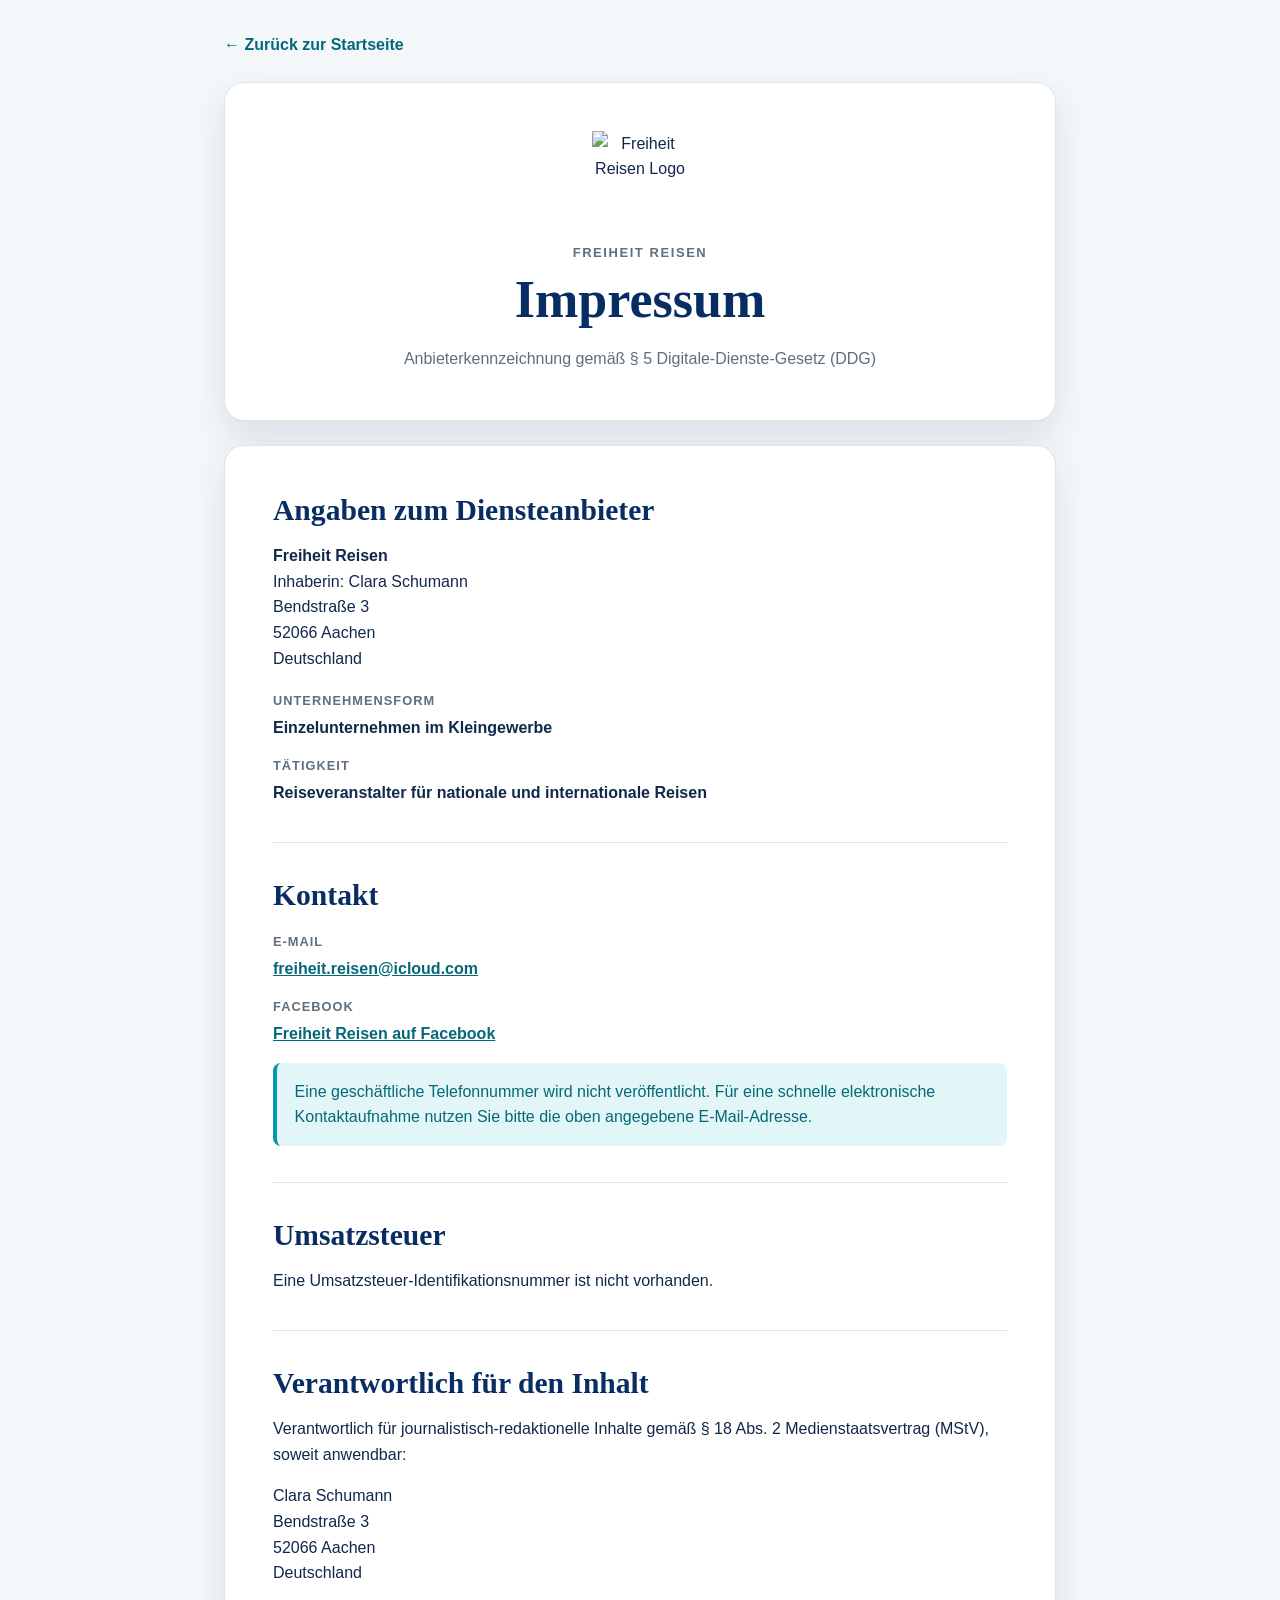
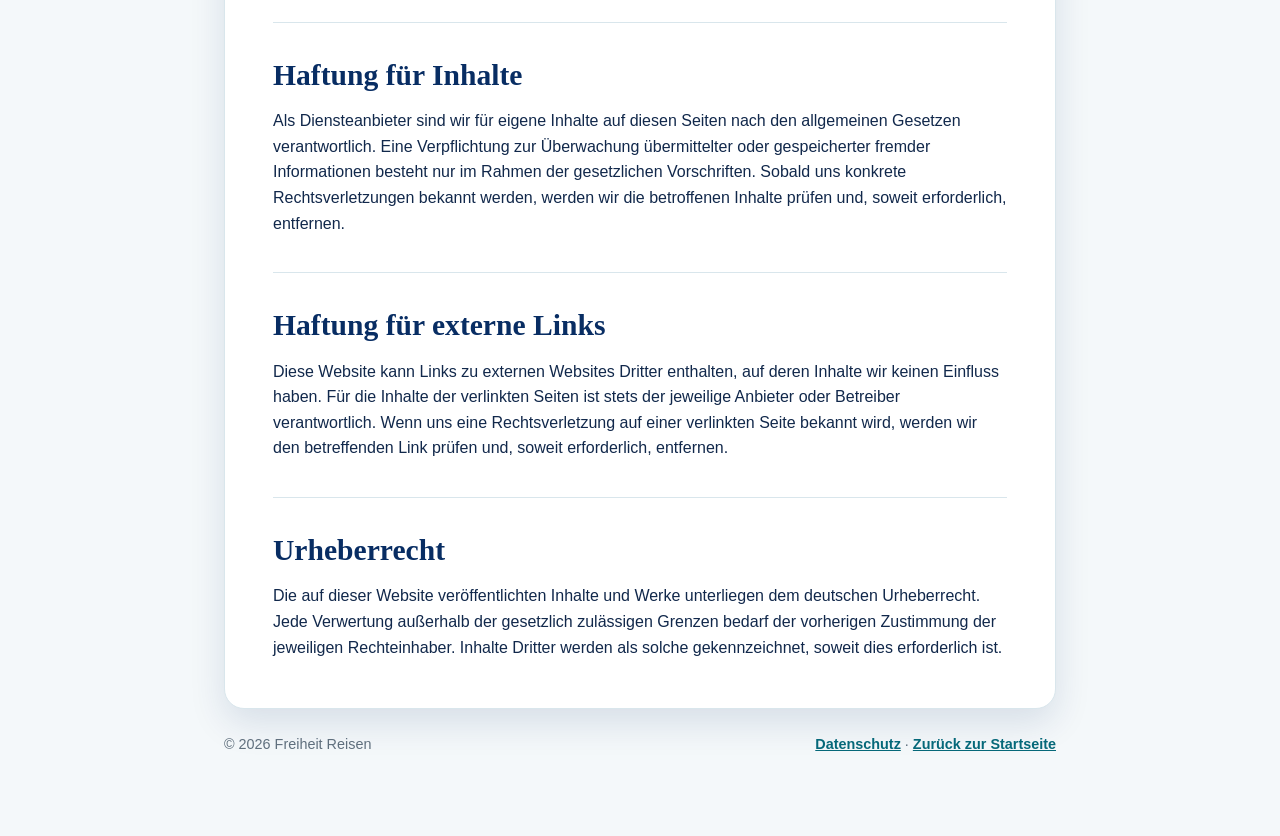
==== impressum.html @ 6e67127f "Add files via upload" ====
<!DOCTYPE html>
<html lang="de">
<head>
  <meta charset="UTF-8">
  <meta name="viewport" content="width=device-width, initial-scale=1.0">
  <meta name="description" content="Impressum von Freiheit Reisen, Inhaberin Clara Schumann.">
  <meta name="robots" content="index, follow">
  <meta name="theme-color" content="#082D63">
  <link rel="canonical" href="https://freiheit-reisen.eu/impressum.html">
  <link rel="stylesheet" href="styles.css">
  <title>Impressum | Freiheit Reisen</title>

  <style>
    .legal-page {
      min-height: 100vh;
      background: var(--color-bg-soft, #f4f8fa);
      padding: 2rem 0 5rem;
    }

    .legal-container {
      width: min(calc(100% - 2rem), 52rem);
      margin: 0 auto;
    }

    .legal-back {
      display: inline-flex;
      align-items: center;
      gap: 0.5rem;
      margin-bottom: 1.5rem;
      color: var(--color-secondary-800, #056879);
      font-weight: 700;
      text-decoration: none;
    }

    .legal-back:hover,
    .legal-back:focus-visible {
      text-decoration: underline;
    }

    .legal-header,
    .legal-content {
      border: 1px solid var(--color-border, #d9e6ec);
      border-radius: var(--radius-lg, 1.25rem);
      background: #ffffff;
      box-shadow: var(--shadow-md, 0 14px 36px rgba(8, 45, 99, 0.12));
    }

    .legal-header {
      margin-bottom: 1.5rem;
      padding: clamp(1.5rem, 5vw, 3rem);
      text-align: center;
    }

    .legal-logo {
      width: 6rem;
      height: 6rem;
      margin: 0 auto 1rem;
      object-fit: contain;
    }

    .legal-header h1 {
      margin: 0.5rem 0 1rem;
    }

    .legal-header p {
      color: var(--color-text-muted, #5f6f7d);
    }

    .legal-content {
      padding: clamp(1.5rem, 5vw, 3rem);
    }

    .legal-content section + section {
      margin-top: 2.25rem;
      padding-top: 2.25rem;
      border-top: 1px solid var(--color-border, #d9e6ec);
    }

    .legal-content h2 {
      margin-bottom: 1rem;
      font-size: clamp(1.35rem, 4vw, 1.85rem);
    }

    .legal-content p + p {
      margin-top: 1rem;
    }

    .legal-content a {
      overflow-wrap: anywhere;
    }

    .contact-list {
      display: grid;
      gap: 1rem;
      margin: 1.25rem 0 0;
    }

    .contact-list div {
      display: grid;
      gap: 0.2rem;
    }

    .contact-list dt {
      color: var(--color-text-muted, #5f6f7d);
      font-size: 0.8rem;
      font-weight: 700;
      letter-spacing: 0.08em;
      text-transform: uppercase;
    }

    .contact-list dd {
      margin: 0;
      color: var(--color-text, #11284b);
      font-weight: 600;
    }

    .legal-note {
      margin-top: 1rem;
      border-left: 0.3rem solid var(--color-secondary-600, #0797ad);
      border-radius: var(--radius-sm, 0.5rem);
      background: var(--color-secondary-050, #e3f6f7);
      padding: 1rem 1.1rem;
      color: var(--color-secondary-800, #056879);
    }

    .legal-footer {
      display: flex;
      flex-wrap: wrap;
      justify-content: space-between;
      gap: 1rem;
      margin-top: 1.5rem;
      color: var(--color-text-muted, #5f6f7d);
      font-size: 0.9rem;
    }

    .legal-footer a {
      color: var(--color-secondary-800, #056879);
      font-weight: 700;
    }

    @media (max-width: 39.9375rem) {
      .legal-page {
        padding-top: 1rem;
      }

      .legal-header,
      .legal-content {
        border-radius: 1rem;
      }
    }
  </style>
</head>
<body>
  <a class="skip-link" href="#main-content">Zum Impressum springen</a>

  <main class="legal-page" id="main-content">
    <div class="legal-container">
      <a class="legal-back" href="index.html">← Zurück zur Startseite</a>

      <header class="legal-header">
        <img
          class="legal-logo"
          src="assets/freiheit-Reisen%20Logo.png"
          alt="Freiheit Reisen Logo"
          width="160"
          height="160"
        >
        <p class="eyebrow">Freiheit Reisen</p>
        <h1>Impressum</h1>
        <p>Anbieterkennzeichnung gemäß § 5 Digitale-Dienste-Gesetz (DDG)</p>
      </header>

      <article class="legal-content">
        <section aria-labelledby="anbieter-title">
          <h2 id="anbieter-title">Angaben zum Diensteanbieter</h2>
          <p>
            <strong>Freiheit Reisen</strong><br>
            Inhaberin: Clara Schumann<br>
            Bendstraße 3<br>
            52066 Aachen<br>
            Deutschland
          </p>

          <dl class="contact-list">
            <div>
              <dt>Unternehmensform</dt>
              <dd>Einzelunternehmen im Kleingewerbe</dd>
            </div>
            <div>
              <dt>Tätigkeit</dt>
              <dd>Reiseveranstalter für nationale und internationale Reisen</dd>
            </div>
          </dl>
        </section>

        <section aria-labelledby="kontakt-title">
          <h2 id="kontakt-title">Kontakt</h2>
          <dl class="contact-list">
            <div>
              <dt>E-Mail</dt>
              <dd>
                <a href="mailto:freiheit.reisen@icloud.com">
                  freiheit.reisen@icloud.com
                </a>
              </dd>
            </div>
            <div>
              <dt>Facebook</dt>
              <dd>
                <a
                  href="https://www.facebook.com/privacy/consent/?flow=ad_free_subscription&amp;params%5Bafs_variant%5D=first_time&amp;params%5Bgcl_experience_id%5D=f1bc63e7-1aa1-400d-a9ee-60a21f87867f&amp;source=ad_free_subscription_blocking_flow"
                  target="_blank"
                  rel="noopener noreferrer"
                >
                  Freiheit Reisen auf Facebook
                </a>
              </dd>
            </div>
          </dl>
          <p class="legal-note">
            Eine geschäftliche Telefonnummer wird nicht veröffentlicht. Für eine schnelle
            elektronische Kontaktaufnahme nutzen Sie bitte die oben angegebene E-Mail-Adresse.
          </p>
        </section>

        <section aria-labelledby="umsatzsteuer-title">
          <h2 id="umsatzsteuer-title">Umsatzsteuer</h2>
          <p>Eine Umsatzsteuer-Identifikationsnummer ist nicht vorhanden.</p>
        </section>

        <section aria-labelledby="inhalt-title">
          <h2 id="inhalt-title">Verantwortlich für den Inhalt</h2>
          <p>
            Verantwortlich für journalistisch-redaktionelle Inhalte gemäß
            § 18 Abs. 2 Medienstaatsvertrag (MStV), soweit anwendbar:
          </p>
          <p>
            Clara Schumann<br>
            Bendstraße 3<br>
            52066 Aachen<br>
            Deutschland
          </p>
        </section>

        <section aria-labelledby="haftung-inhalte-title">
          <h2 id="haftung-inhalte-title">Haftung für Inhalte</h2>
          <p>
            Als Diensteanbieter sind wir für eigene Inhalte auf diesen Seiten nach den
            allgemeinen Gesetzen verantwortlich. Eine Verpflichtung zur Überwachung
            übermittelter oder gespeicherter fremder Informationen besteht nur im Rahmen der
            gesetzlichen Vorschriften. Sobald uns konkrete Rechtsverletzungen bekannt werden,
            werden wir die betroffenen Inhalte prüfen und, soweit erforderlich, entfernen.
          </p>
        </section>

        <section aria-labelledby="haftung-links-title">
          <h2 id="haftung-links-title">Haftung für externe Links</h2>
          <p>
            Diese Website kann Links zu externen Websites Dritter enthalten, auf deren Inhalte
            wir keinen Einfluss haben. Für die Inhalte der verlinkten Seiten ist stets der
            jeweilige Anbieter oder Betreiber verantwortlich. Wenn uns eine Rechtsverletzung auf
            einer verlinkten Seite bekannt wird, werden wir den betreffenden Link prüfen und,
            soweit erforderlich, entfernen.
          </p>
        </section>

        <section aria-labelledby="urheberrecht-title">
          <h2 id="urheberrecht-title">Urheberrecht</h2>
          <p>
            Die auf dieser Website veröffentlichten Inhalte und Werke unterliegen dem deutschen
            Urheberrecht. Jede Verwertung außerhalb der gesetzlich zulässigen Grenzen bedarf der
            vorherigen Zustimmung der jeweiligen Rechteinhaber. Inhalte Dritter werden als solche
            gekennzeichnet, soweit dies erforderlich ist.
          </p>
        </section>
      </article>

      <footer class="legal-footer">
        <span>© 2026 Freiheit Reisen</span>
        <div>
          <a href="datenschutz.html">Datenschutz</a>
          <span aria-hidden="true"> · </span>
          <a href="index.html">Zurück zur Startseite</a>
        </div>
      </footer>
    </div>
  </main>
</body>
</html>
---- styles.css ----
:root {
  --color-primary-500: #164c80;
  --color-primary-700: #082d63;
  --color-primary-900: #051e43;
  --color-secondary-050: #e3f6f7;
  --color-secondary-600: #0797ad;
  --color-secondary-800: #056879;
  --color-accent-050: #fff0e8;
  --color-accent-500: #f36a21;
  --color-accent-700: #c94f12;
  --color-bg: #ffffff;
  --color-bg-soft: #f4f8fa;
  --color-text: #11284b;
  --color-text-muted: #5f6f7d;
  --color-border: #d9e6ec;
  --color-success: #2e7d57;
  --color-warning: #b86b00;
  --color-error: #b3261e;
  --color-focus: rgba(7, 151, 173, 0.24);

  --font-heading: Georgia, "Times New Roman", serif;
  --font-body: Inter, Aptos, Arial, sans-serif;

  --space-1: 0.25rem;
  --space-2: 0.5rem;
  --space-3: 0.75rem;
  --space-4: 1rem;
  --space-5: 1.5rem;
  --space-6: 2rem;
  --space-7: 3rem;
  --space-8: 4rem;
  --space-9: 6rem;

  --radius-sm: 0.5rem;
  --radius-md: 0.875rem;
  --radius-lg: 1.25rem;
  --radius-xl: 1.75rem;
  --radius-pill: 999px;

  --shadow-sm: 0 4px 14px rgba(8, 45, 99, 0.08);
  --shadow-md: 0 14px 36px rgba(8, 45, 99, 0.12);
  --shadow-lg: 0 22px 60px rgba(8, 45, 99, 0.16);

  --content-max: 70rem;
  --text-max: 42.5rem;
  --nav-height: 4.75rem;
  --transition-fast: 150ms ease-out;
  --transition-medium: 220ms ease-in-out;
}

*,
*::before,
*::after {
  box-sizing: border-box;
}

html {
  scroll-behavior: smooth;
  scroll-padding-top: calc(var(--nav-height) + 1rem);
}

body {
  margin: 0;
  min-width: 20rem;
  overflow-x: hidden;
  background: var(--color-bg);
  color: var(--color-text);
  font-family: var(--font-body);
  font-size: 1rem;
  line-height: 1.6;
  text-rendering: optimizeLegibility;
  -webkit-font-smoothing: antialiased;
}

body.nav-open,
body.dialog-open {
  overflow: hidden;
}

img,
picture,
svg {
  display: block;
  max-width: 100%;
}

button,
input,
textarea {
  font: inherit;
}

button,
a {
  -webkit-tap-highlight-color: transparent;
}

a {
  color: var(--color-secondary-800);
}

a:hover {
  color: var(--color-primary-700);
}

h1,
h2,
h3 {
  margin: 0;
  color: var(--color-primary-700);
  font-family: var(--font-heading);
  line-height: 1.13;
  text-wrap: balance;
}

h1 {
  font-size: clamp(2.125rem, 7vw, 3.25rem);
}

h2 {
  font-size: clamp(1.75rem, 5.5vw, 2.625rem);
}

h3 {
  font-size: clamp(1.375rem, 3.8vw, 1.75rem);
}

p {
  margin: 0;
}

ul,
dl,
dd {
  margin: 0;
}

button {
  border: 0;
}

:focus-visible {
  outline: 0.2rem solid var(--color-secondary-600);
  outline-offset: 0.2rem;
}

::selection {
  background: var(--color-secondary-050);
  color: var(--color-primary-900);
}

.skip-link {
  position: fixed;
  top: var(--space-3);
  left: var(--space-3);
  z-index: 1000;
  transform: translateY(-180%);
  border-radius: var(--radius-sm);
  background: var(--color-primary-900);
  color: #ffffff;
  padding: var(--space-3) var(--space-4);
  font-weight: 700;
  text-decoration: none;
  transition: transform var(--transition-fast);
}

.skip-link:focus {
  transform: translateY(0);
}

.container {
  width: min(100% - 2rem, var(--content-max));
  margin-inline: auto;
}

.container--narrow {
  max-width: var(--text-max);
}

.hero-banner {
  display: block;
  width: 100%;
  overflow: hidden;
  background: #ffffff;
}

.hero-banner picture {
  display: block;
  width: 100%;
}

.hero-banner__image {
  display: block;
  width: 100%;
  height: auto;
  max-height: none;
  object-fit: contain;
  object-position: center;
}

.site-nav {
  position: sticky;
  top: 0;
  z-index: 100;
  min-height: var(--nav-height);
  border-bottom: 1px solid var(--color-border);
  background: rgba(255, 255, 255, 0.96);
  backdrop-filter: blur(14px);
  -webkit-backdrop-filter: blur(14px);
  transition: box-shadow var(--transition-fast);
}

.site-nav.is-scrolled {
  box-shadow: var(--shadow-sm);
}

.site-nav__inner {
  position: relative;
  display: flex;
  min-height: var(--nav-height);
  align-items: center;
  justify-content: space-between;
  gap: var(--space-4);
}

.brand {
  display: inline-flex;
  align-items: center;
  gap: var(--space-3);
  color: var(--color-primary-700);
  font-family: var(--font-heading);
  font-size: 1.125rem;
  font-weight: 700;
  text-decoration: none;
}

.brand img {
  width: 3.25rem;
  height: 3.25rem;
  object-fit: contain;
}

.nav-toggle {
  position: relative;
  display: inline-grid;
  width: 2.75rem;
  height: 2.75rem;
  place-content: center;
  gap: 0.3rem;
  border-radius: var(--radius-sm);
  background: transparent;
  cursor: pointer;
}

.nav-toggle span {
  display: block;
  width: 1.45rem;
  height: 0.13rem;
  border-radius: var(--radius-pill);
  background: var(--color-primary-700);
  transition: transform var(--transition-medium), opacity var(--transition-fast);
}

.nav-toggle[aria-expanded="true"] span:nth-child(1) {
  transform: translateY(0.43rem) rotate(45deg);
}

.nav-toggle[aria-expanded="true"] span:nth-child(2) {
  opacity: 0;
}

.nav-toggle[aria-expanded="true"] span:nth-child(3) {
  transform: translateY(-0.43rem) rotate(-45deg);
}

.nav-panel {
  position: absolute;
  top: calc(100% + 1px);
  right: 0;
  left: 0;
  display: grid;
  max-height: 0;
  overflow: hidden;
  border-radius: 0 0 var(--radius-lg) var(--radius-lg);
  background: #ffffff;
  box-shadow: var(--shadow-md);
  opacity: 0;
  visibility: hidden;
  transition: max-height var(--transition-medium), opacity var(--transition-fast), visibility var(--transition-fast);
}

.nav-panel.is-open {
  max-height: 24rem;
  opacity: 1;
  visibility: visible;
}

.nav-panel a {
  min-height: 3.25rem;
  display: flex;
  align-items: center;
  padding: var(--space-3) var(--space-5);
  border-bottom: 1px solid var(--color-border);
  color: var(--color-primary-700);
  font-weight: 700;
  text-decoration: none;
}

.nav-panel a:hover,
.nav-panel a[aria-current="true"] {
  background: var(--color-bg-soft);
  color: var(--color-secondary-800);
}

.section {
  padding-block: var(--space-8);
}

.section--soft {
  background: var(--color-bg-soft);
}

.section--intro {
  padding-block: var(--space-7) var(--space-8);
}

.section-heading {
  max-width: var(--text-max);
  margin-inline: auto;
  margin-bottom: var(--space-7);
  text-align: center;
}

.section-heading h1,
.section-heading h2 {
  margin-top: var(--space-2);
}

.section-heading > p:not(.eyebrow) {
  color: var(--color-text-muted);
  font-size: 1.025rem;
}

.eyebrow {
  color: var(--color-accent-700);
  font-size: 0.8125rem;
  font-weight: 700;
  letter-spacing: 0.12em;
  text-transform: uppercase;
}

.eyebrow--light {
  color: #ffb78e;
}

.accent-line {
  width: 6.5rem;
  height: 0.34rem;
  margin: var(--space-4) auto var(--space-5);
  border-radius: var(--radius-pill);
  background: linear-gradient(90deg, var(--color-secondary-600), var(--color-primary-700), var(--color-accent-500));
}

.accent-line--left {
  margin-right: auto;
  margin-left: 0;
}

.lead {
  font-size: 1.125rem;
  line-height: 1.55;
}

.button-row {
  display: flex;
  flex-wrap: wrap;
  justify-content: center;
  gap: var(--space-3);
  margin-top: var(--space-6);
}

.button-row--left {
  justify-content: flex-start;
}

.button {
  display: inline-flex;
  min-height: 2.75rem;
  align-items: center;
  justify-content: center;
  gap: var(--space-2);
  border: 1.5px solid transparent;
  border-radius: var(--radius-md);
  padding: 0.72rem 1.25rem;
  font-size: 1rem;
  font-weight: 700;
  line-height: 1.2;
  text-align: center;
  text-decoration: none;
  cursor: pointer;
  transition: transform var(--transition-fast), background-color var(--transition-fast), border-color var(--transition-fast), box-shadow var(--transition-fast);
}

.button:hover {
  transform: translateY(-0.125rem);
}

.button:active {
  transform: translateY(0.0625rem);
}

.button--large {
  min-height: 3.25rem;
  padding-inline: 1.625rem;
}

.button--primary {
  background: var(--color-accent-500);
  color: #ffffff;
  box-shadow: 0 10px 24px rgba(243, 106, 33, 0.22);
}

.button--primary:hover {
  background: var(--color-accent-700);
  color: #ffffff;
  box-shadow: 0 14px 28px rgba(201, 79, 18, 0.24);
}

.button--secondary {
  background: var(--color-secondary-600);
  color: #ffffff;
  box-shadow: 0 10px 24px rgba(7, 151, 173, 0.2);
}

.button--secondary:hover {
  background: var(--color-secondary-800);
  color: #ffffff;
}

.button--outline {
  border-color: var(--color-primary-700);
  background: #ffffff;
  color: var(--color-primary-700);
}

.button--outline:hover {
  border-color: var(--color-secondary-800);
  background: var(--color-secondary-050);
  color: var(--color-secondary-800);
}

.button[disabled],
.button.is-loading {
  transform: none;
  background: var(--color-border);
  color: var(--color-text-muted);
  box-shadow: none;
  cursor: not-allowed;
}

.card-grid {
  display: grid;
  gap: var(--space-5);
}

.card {
  min-width: 0;
  overflow: hidden;
  border: 1px solid var(--color-border);
  border-radius: var(--radius-lg);
  background: #ffffff;
  box-shadow: var(--shadow-md);
}

.card__media {
  display: flex;
  width: 100%;
  overflow: hidden;
  align-items: center;
  justify-content: center;
  aspect-ratio: 16 / 10;
  background: var(--color-bg-soft);
}

.card__media--portrait {
  aspect-ratio: 4 / 5;
  background: #ffffff;
}

.card__media img {
  display: block;
  width: 100%;
  height: 100%;
  object-position: center;
  transition: transform 200ms ease-out;
}

.vehicle-card .card__media img {
  object-fit: cover;
}

.inspiration-card .card__media img {
  object-fit: contain;
  background: #ffffff;
}

.card__body {
  padding: var(--space-5);
}

.card__body h3 {
  margin-top: var(--space-3);
}

.card__body p {
  margin-top: var(--space-3);
  color: var(--color-text-muted);
}

.vehicle-card,
.inspiration-card,
.value-card {
  transition: transform 200ms ease-out, box-shadow 200ms ease-out;
}

.vehicle-card:hover,
.inspiration-card:hover,
.value-card:hover {
  transform: translateY(-0.25rem);
  box-shadow: var(--shadow-lg);
}

.vehicle-card:hover .card__media img {
  transform: scale(1.02);
}

.inspiration-card:hover .card__media img {
  transform: scale(1.01);
}

.badge {
  display: inline-flex;
  min-height: 1.75rem;
  align-items: center;
  border-radius: var(--radius-pill);
  padding: 0.28rem 0.72rem;
  font-size: 0.78rem;
  font-weight: 700;
  line-height: 1.2;
}

.badge--info,
.badge--available {
  background: var(--color-secondary-050);
  color: var(--color-secondary-800);
}

.badge--planning {
  background: var(--color-accent-050);
  color: var(--color-accent-700);
}

.featured-trip {
  display: grid;
  max-width: 58rem;
  margin-inline: auto;
}

.featured-trip__media {
  display: flex;
  width: 100%;
  min-width: 0;
  min-height: 0;
  overflow: hidden;
  align-items: center;
  justify-content: center;
  background: #ffffff;
}

.featured-trip__media img {
  display: block;
  width: 100%;
  height: auto;
  max-width: 100%;
  object-fit: contain;
  object-position: center;
  background: #ffffff;
}

.featured-trip__content {
  display: flex;
  min-width: 0;
  flex-direction: column;
  justify-content: center;
  padding: var(--space-6);
}

.featured-trip__content h3 {
  margin-top: var(--space-3);
  font-size: clamp(2rem, 5vw, 2.75rem);
}

.trip-kicker {
  margin-top: var(--space-5);
  color: var(--color-accent-700);
  font-size: 0.875rem;
  font-weight: 700;
  letter-spacing: 0.08em;
  text-transform: uppercase;
}

.trip-date {
  display: flex;
  flex-wrap: wrap;
  gap: var(--space-2);
  margin-top: var(--space-3);
  color: var(--color-secondary-800);
  font-weight: 700;
}

.trip-price {
  display: flex;
  align-items: baseline;
  gap: var(--space-2);
  margin-top: var(--space-5);
}

.trip-price strong {
  color: var(--color-primary-700);
  font-family: var(--font-heading);
  font-size: clamp(2.5rem, 8vw, 4rem);
  line-height: 1;
}

.trip-price span {
  color: var(--color-text-muted);
  font-weight: 600;
}

.trip-facts {
  display: grid;
  gap: var(--space-2);
  margin-top: var(--space-5);
  padding: 0;
  list-style: none;
}

.trip-facts li {
  position: relative;
  padding-left: 1.35rem;
}

.trip-facts li::before {
  position: absolute;
  top: 0.65em;
  left: 0;
  width: 0.42rem;
  height: 0.42rem;
  border-radius: 50%;
  background: var(--color-secondary-600);
  content: "";
}

.availability-note {
  margin-top: var(--space-5);
  border-left: 0.25rem solid var(--color-accent-500);
  border-radius: var(--radius-sm);
  background: var(--color-accent-050);
  padding: var(--space-3) var(--space-4);
  color: var(--color-accent-700);
  font-weight: 700;
}

.form-shell {
  max-width: 54rem;
  margin-inline: auto;
  border: 1px solid var(--color-border);
  border-radius: var(--radius-xl);
  background: #ffffff;
  padding: var(--space-5);
  box-shadow: var(--shadow-md);
}

.form-grid {
  display: grid;
  gap: var(--space-5);
}

.form-field {
  display: flex;
  min-width: 0;
  flex-direction: column;
  gap: var(--space-2);
}

.form-field label {
  color: var(--color-primary-700);
  font-size: 0.875rem;
  font-weight: 700;
}

.label-note,
.field-hint,
.form-note {
  color: var(--color-text-muted);
  font-size: 0.875rem;
  font-weight: 400;
}

.form-field input,
.form-field textarea {
  width: 100%;
  min-width: 0;
  border: 1px solid var(--color-border);
  border-radius: var(--radius-sm);
  background: #ffffff;
  color: var(--color-text);
  padding: 0.82rem 0.9rem;
  transition: border-color var(--transition-fast), box-shadow var(--transition-fast), background-color var(--transition-fast);
}

.form-field textarea {
  min-height: 9rem;
  resize: vertical;
}

.form-field input:hover,
.form-field textarea:hover {
  border-color: var(--color-secondary-600);
}

.form-field input:focus,
.form-field textarea:focus {
  border-color: var(--color-secondary-600);
  outline: none;
  box-shadow: 0 0 0 0.25rem var(--color-focus);
}

.form-field input[aria-invalid="true"],
.form-field textarea[aria-invalid="true"] {
  border-color: var(--color-error);
  box-shadow: 0 0 0 0.2rem rgba(179, 38, 30, 0.14);
}

.field-error {
  min-height: 1.15rem;
  color: var(--color-error);
  font-size: 0.83rem;
  font-weight: 600;
}

.privacy-check {
  display: grid;
  grid-template-columns: auto 1fr;
  gap: var(--space-3);
  align-items: start;
  margin-top: var(--space-6);
}

.privacy-check input {
  width: 1.15rem;
  height: 1.15rem;
  margin-top: 0.25rem;
  accent-color: var(--color-secondary-600);
}

.privacy-check label {
  font-size: 0.92rem;
}

.text-button,
.footer-link {
  display: inline;
  margin: 0;
  border: 0;
  background: transparent;
  color: inherit;
  padding: 0;
  font: inherit;
  text-decoration: underline;
  cursor: pointer;
}

.form-actions {
  display: flex;
  flex-wrap: wrap;
  align-items: center;
  gap: var(--space-4);
  margin-top: var(--space-5);
}

.form-status {
  color: var(--color-text-muted);
  font-size: 0.92rem;
  font-weight: 600;
}

.form-status.is-error {
  color: var(--color-error);
}

.form-status.is-success {
  color: var(--color-success);
}

.honeypot {
  position: absolute !important;
  left: -9999px !important;
  width: 1px !important;
  height: 1px !important;
  opacity: 0 !important;
}

.text-link {
  display: inline-flex;
  align-items: center;
  gap: var(--space-2);
  margin-top: var(--space-5);
  color: var(--color-secondary-800);
  font-weight: 700;
  text-decoration: none;
}

.text-link:hover,
.text-link:focus-visible {
  text-decoration: underline;
}

.about-layout {
  display: grid;
  gap: var(--space-7);
  align-items: center;
}

.about-layout__content {
  min-width: 0;
  max-width: var(--text-max);
}

.about-layout__content h2 {
  margin-top: var(--space-2);
}

.about-layout__content p:not(.eyebrow) {
  margin-top: var(--space-4);
}

.about-layout__content .button {
  margin-top: var(--space-6);
}

.about-layout__media {
  overflow: hidden;
  border-radius: var(--radius-xl);
  background: var(--color-bg-soft);
  box-shadow: var(--shadow-md);
}

.about-layout__media img {
  display: block;
  width: 100%;
  height: auto;
  min-height: 20rem;
  object-fit: cover;
  object-position: center;
}

.value-grid {
  display: grid;
  gap: var(--space-4);
  margin-top: var(--space-8);
}

.value-card {
  min-width: 0;
  border: 1px solid var(--color-border);
  border-radius: var(--radius-lg);
  background: #ffffff;
  padding: var(--space-5);
  box-shadow: var(--shadow-sm);
}

.value-card__number {
  display: block;
  color: var(--color-accent-500);
  font-size: 0.875rem;
  font-weight: 700;
  letter-spacing: 0.1em;
}

.value-card h3 {
  margin-top: var(--space-2);
}

.value-card p {
  margin-top: var(--space-3);
  color: var(--color-text-muted);
}

.contact-section {
  background: linear-gradient(135deg, var(--color-primary-900), var(--color-primary-700));
  color: #ffffff;
}

.contact-section h2 {
  margin-top: var(--space-2);
  color: #ffffff;
}

.contact-section p:not(.eyebrow) {
  margin-top: var(--space-4);
  color: rgba(255, 255, 255, 0.8);
}

.contact-layout {
  display: grid;
  gap: var(--space-6);
  align-items: center;
}

.contact-card {
  display: grid;
  width: 100%;
  min-width: 0;
  gap: var(--space-5);
  border: 1px solid rgba(255, 255, 255, 0.18);
  border-radius: var(--radius-lg);
  background: rgba(255, 255, 255, 0.08);
  padding: clamp(1.5rem, 3vw, 2rem);
  backdrop-filter: blur(10px);
}

.contact-card div {
  display: grid;
  min-width: 0;
  gap: var(--space-1);
}

.contact-card span {
  color: rgba(255, 255, 255, 0.66);
  font-size: 0.82rem;
  font-weight: 700;
  letter-spacing: 0.08em;
  text-transform: uppercase;
}

.contact-card a,
.contact-card strong {
  max-width: 100%;
  color: #ffffff;
  font-size: clamp(0.92rem, 1.5vw, 1.02rem);
  line-height: 1.45;
  overflow-wrap: anywhere;
  word-break: break-word;
}

.site-footer {
  background: var(--color-primary-900);
  color: rgba(255, 255, 255, 0.78);
  padding-block: var(--space-6) var(--space-5);
}

.site-footer__inner {
  display: grid;
  gap: var(--space-5);
}

.site-footer__brand {
  display: flex;
  align-items: center;
  gap: var(--space-3);
}

.site-footer__brand img {
  width: 3.125rem;
  height: 3.125rem;
  border-radius: 50%;
  object-fit: contain;
}

.site-footer__brand div {
  display: grid;
}

.site-footer__brand strong {
  color: #ffffff;
  font-family: var(--font-heading);
  font-size: 1.1rem;
}

.site-footer__brand span {
  font-size: 0.82rem;
}

.site-footer__links {
  display: flex;
  flex-wrap: wrap;
  gap: var(--space-4);
  align-items: center;
}

.site-footer__links a,
.site-footer__links button {
  color: #ffffff;
  font-size: 0.92rem;
}

.site-footer__bottom {
  display: flex;
  flex-wrap: wrap;
  justify-content: space-between;
  gap: var(--space-2);
  margin-top: var(--space-5);
  border-top: 1px solid rgba(255, 255, 255, 0.12);
  padding-top: var(--space-4);
  font-size: 0.8rem;
}

.back-to-top {
  position: fixed;
  right: 1rem;
  bottom: 1rem;
  z-index: 80;
  display: grid;
  width: 2.75rem;
  height: 2.75rem;
  transform: translateY(5rem);
  place-items: center;
  border-radius: 50%;
  background: var(--color-primary-700);
  color: #ffffff;
  box-shadow: var(--shadow-md);
  opacity: 0;
  cursor: pointer;
  visibility: hidden;
  transition: transform var(--transition-medium), opacity var(--transition-fast), visibility var(--transition-fast), background-color var(--transition-fast);
}

.back-to-top.is-visible {
  transform: translateY(0);
  opacity: 1;
  visibility: visible;
}

.back-to-top:hover {
  background: var(--color-secondary-800);
}

.dialog {
  max-width: min(42rem, calc(100% - 2rem));
  max-height: calc(100dvh - 2rem);
  border: 0;
  border-radius: var(--radius-xl);
  padding: 0;
  box-shadow: var(--shadow-lg);
}

.dialog::backdrop {
  background: rgba(5, 30, 67, 0.72);
  backdrop-filter: blur(4px);
}

.dialog__surface {
  position: relative;
  overflow-y: auto;
  max-height: calc(100dvh - 2rem);
  background: #ffffff;
  padding: var(--space-7) var(--space-5) var(--space-6);
}

.dialog__surface--legal {
  max-width: 46rem;
}

.dialog__close {
  position: absolute;
  top: var(--space-3);
  right: var(--space-3);
  display: grid;
  width: 2.75rem;
  height: 2.75rem;
  place-items: center;
  border-radius: 50%;
  background: var(--color-bg-soft);
  color: var(--color-primary-700);
  font-size: 1.6rem;
  cursor: pointer;
}

.dialog h2 {
  margin-top: var(--space-2);
}

.dialog h3 {
  margin-top: var(--space-6);
  font-size: 1.25rem;
}

.dialog p {
  margin-top: var(--space-3);
}

.dialog__note,
.legal-notice {
  margin-top: var(--space-5);
  border-left: 0.25rem solid var(--color-accent-500);
  border-radius: var(--radius-sm);
  background: var(--color-accent-050);
  padding: var(--space-3) var(--space-4);
  color: var(--color-accent-700);
}

.dialog .button {
  margin-top: var(--space-5);
}

.detail-list {
  display: grid;
  gap: var(--space-3);
  margin-top: var(--space-5);
}

.detail-list div {
  display: grid;
  gap: var(--space-1);
  border-bottom: 1px solid var(--color-border);
  padding-bottom: var(--space-3);
}

.detail-list dt {
  color: var(--color-text-muted);
  font-size: 0.8rem;
  font-weight: 700;
  letter-spacing: 0.08em;
  text-transform: uppercase;
}

.detail-list dd {
  font-weight: 600;
}

[data-reveal] {
  opacity: 1;
  transform: none;
}

.js [data-reveal] {
  opacity: 1;
  transform: none;
}

.js [data-reveal].is-revealed {
  opacity: 1;
  transform: none;
}

@media (min-width: 40rem) {
  .container {
    width: min(100% - 3rem, var(--content-max));
  }

  .card-grid--three,
  .card-grid--four,
  .value-grid {
    grid-template-columns: repeat(2, minmax(0, 1fr));
  }

  .form-shell {
    padding: var(--space-6);
  }

  .form-grid {
    grid-template-columns: repeat(2, minmax(0, 1fr));
  }

  .form-field--full {
    grid-column: 1 / -1;
  }

  .contact-card {
    grid-template-columns: repeat(auto-fit, minmax(min(100%, 13rem), 1fr));
  }

  .site-footer__inner {
    grid-template-columns: 1fr auto;
    align-items: center;
  }
}

@media (min-width: 48rem) {
  .nav-toggle {
    display: none;
  }

  .nav-panel {
    position: static;
    display: flex;
    max-height: none;
    align-items: center;
    gap: var(--space-2);
    overflow: visible;
    border-radius: 0;
    background: transparent;
    box-shadow: none;
    opacity: 1;
    visibility: visible;
  }

  .nav-panel a {
    position: relative;
    min-height: 2.75rem;
    border: 0;
    padding: var(--space-2) var(--space-3);
    font-size: 0.9rem;
  }

  .nav-panel a::after {
    position: absolute;
    right: var(--space-3);
    bottom: 0.3rem;
    left: var(--space-3);
    height: 0.14rem;
    transform: scaleX(0);
    border-radius: var(--radius-pill);
    background: var(--color-secondary-600);
    content: "";
    transition: transform var(--transition-fast);
  }

  .nav-panel a:hover,
  .nav-panel a[aria-current="true"] {
    background: transparent;
  }

  .nav-panel a:hover::after,
  .nav-panel a[aria-current="true"]::after {
    transform: scaleX(1);
  }

  .section {
    padding-block: var(--space-9);
  }

  .section--intro {
    padding-block: var(--space-8) var(--space-9);
  }

  .featured-trip {
    grid-template-columns: minmax(0, 1fr);
    align-items: stretch;
    max-width: 46rem;
  }

  .featured-trip__media {
    width: 100%;
    min-height: 0;
    aspect-ratio: auto;
    padding: 0;
  }

  .featured-trip__media img {
    width: 100%;
    height: auto;
    max-width: none;
  }

  .featured-trip__content {
    padding: var(--space-7);
  }

  .about-layout,
  .contact-layout {
    grid-template-columns: minmax(0, 1fr) minmax(0, 1fr);
  }

  .dialog__surface {
    padding: var(--space-8);
  }
}

@media (min-width: 64rem) {
  .container {
    width: min(100% - 4rem, var(--content-max));
  }

  .card-grid--three {
    grid-template-columns: repeat(3, minmax(0, 1fr));
  }

  .card-grid--four,
  .value-grid {
    grid-template-columns: repeat(4, minmax(0, 1fr));
  }
}

@media (max-width: 39.9375rem) {
  .hero-banner,
  .hero-banner picture {
    display: block;
    width: 100%;
    min-height: 1px;
  }

  .hero-banner__image {
    display: block;
    width: 100%;
    height: auto;
    min-height: 1px;
    visibility: visible;
    opacity: 1;
    object-fit: contain;
  }

  .contact-card {
    grid-template-columns: minmax(0, 1fr);
  }

  .brand span {
    font-size: 1rem;
  }

  .button-row .button,
  .form-actions .button {
    width: 100%;
  }

  .featured-trip__media {
    aspect-ratio: 1 / 1;
  }

  .featured-trip__content {
    padding: var(--space-5);
  }

  .card__media--portrait {
    aspect-ratio: 4 / 5;
  }

  .site-footer__bottom {
    flex-direction: column;
  }
}

@media (prefers-reduced-motion: reduce) {
  *,
  *::before,
  *::after {
    scroll-behavior: auto !important;
    transition-duration: 0.01ms !important;
    animation-duration: 0.01ms !important;
    animation-iteration-count: 1 !important;
  }

  .js [data-reveal] {
    opacity: 1;
    transform: none;
  }
}
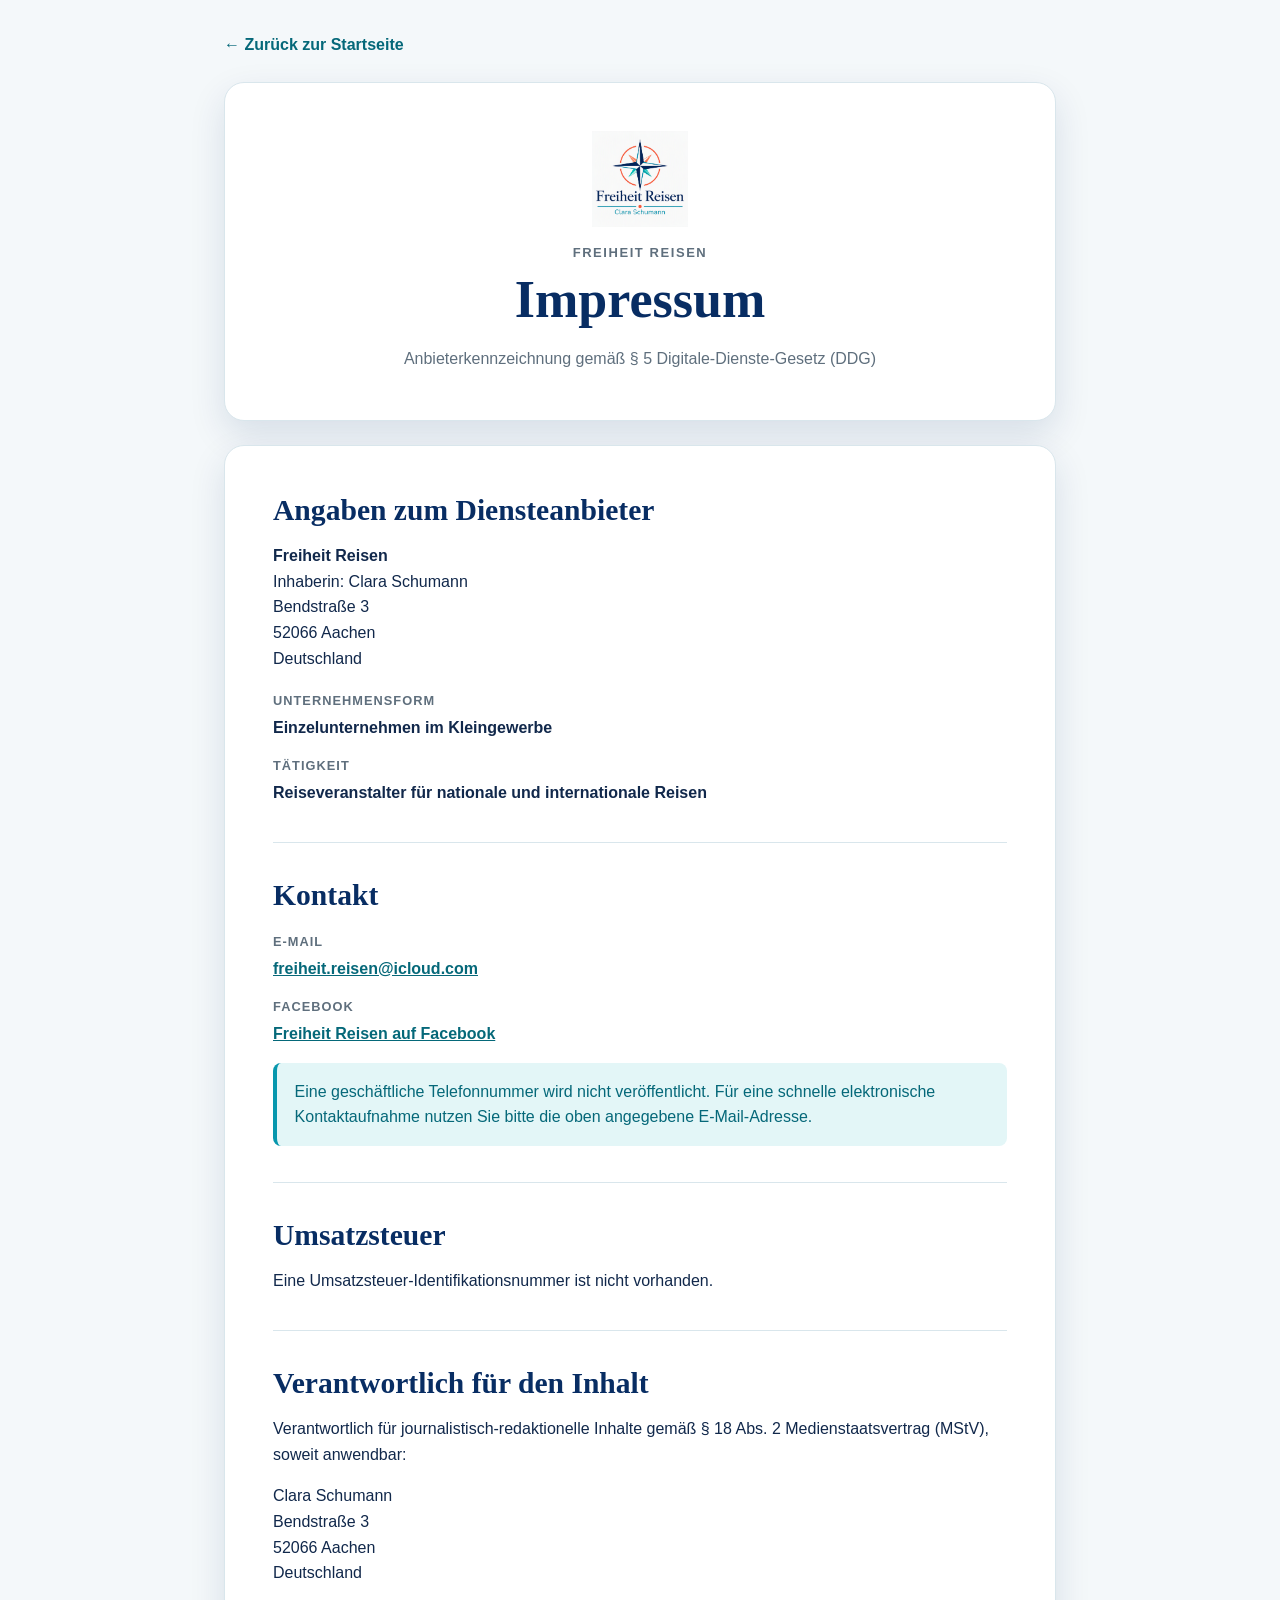
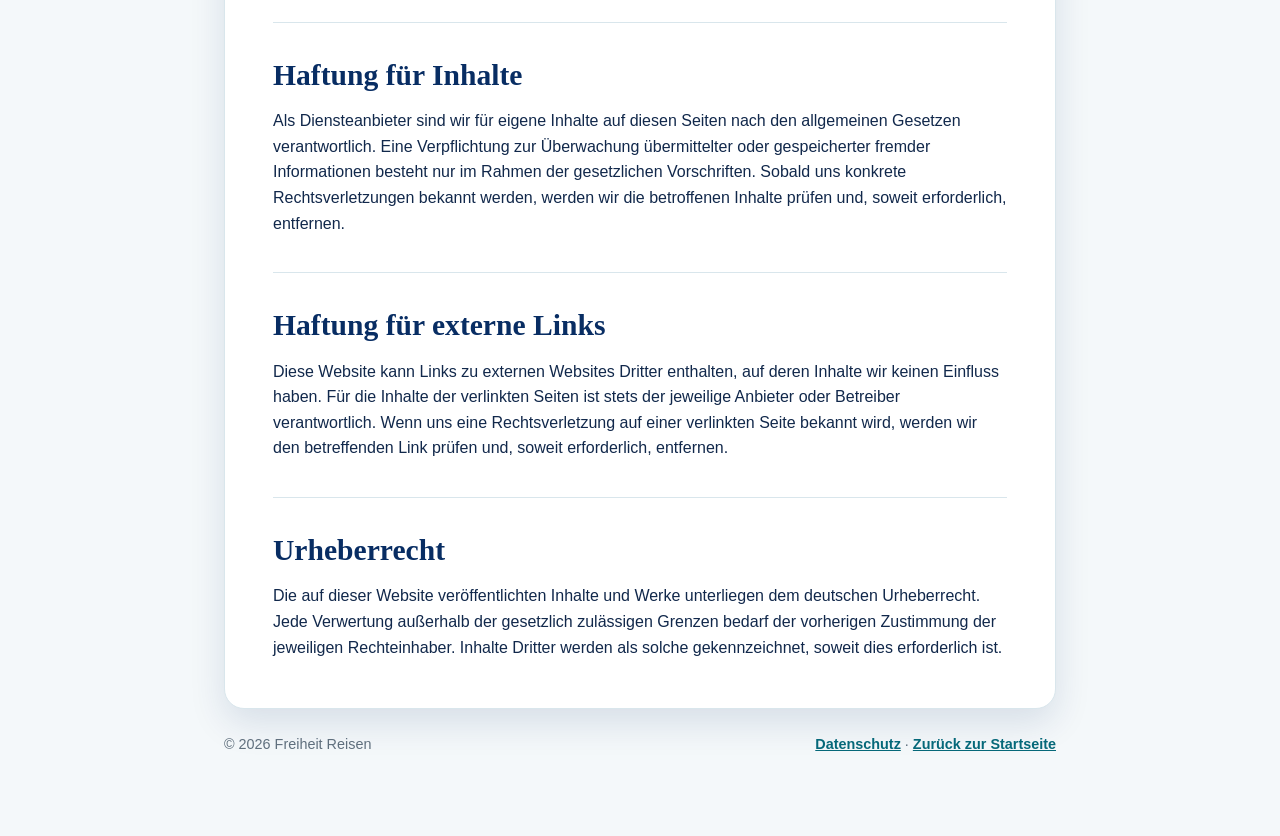
==== commit 4c7ad8f2: "Fix logo image source in impressum.html" ====
--- a/impressum.html
+++ b/impressum.html
@@ -160,7 +160,7 @@
       <header class="legal-header">
         <img
           class="legal-logo"
-          src="assets/freiheit-Reisen%20Logo.png"
+          src="freiheit-ReisenLogo.png"
           alt="Freiheit Reisen Logo"
           width="160"
           height="160"
--- a/styles.css
+++ b/styles.css
@@ -889,7 +889,13 @@
 }
 
 .value-card h3 {
+  max-width: 100%;
   margin-top: var(--space-2);
+  font-size: clamp(1.05rem, 1.75vw, 1.42rem);
+  line-height: 1.2;
+  overflow-wrap: anywhere;
+  word-break: normal;
+  hyphens: auto;
 }
 
 .value-card p {
@@ -1291,6 +1297,15 @@
   .value-grid {
     grid-template-columns: repeat(4, minmax(0, 1fr));
   }
+
+  .value-grid {
+    gap: clamp(0.75rem, 1.5vw, 1.25rem);
+  }
+
+  .value-card {
+    height: 100%;
+    padding: clamp(1.1rem, 1.8vw, 1.5rem);
+  }
 }
 
 @media (max-width: 39.9375rem) {
